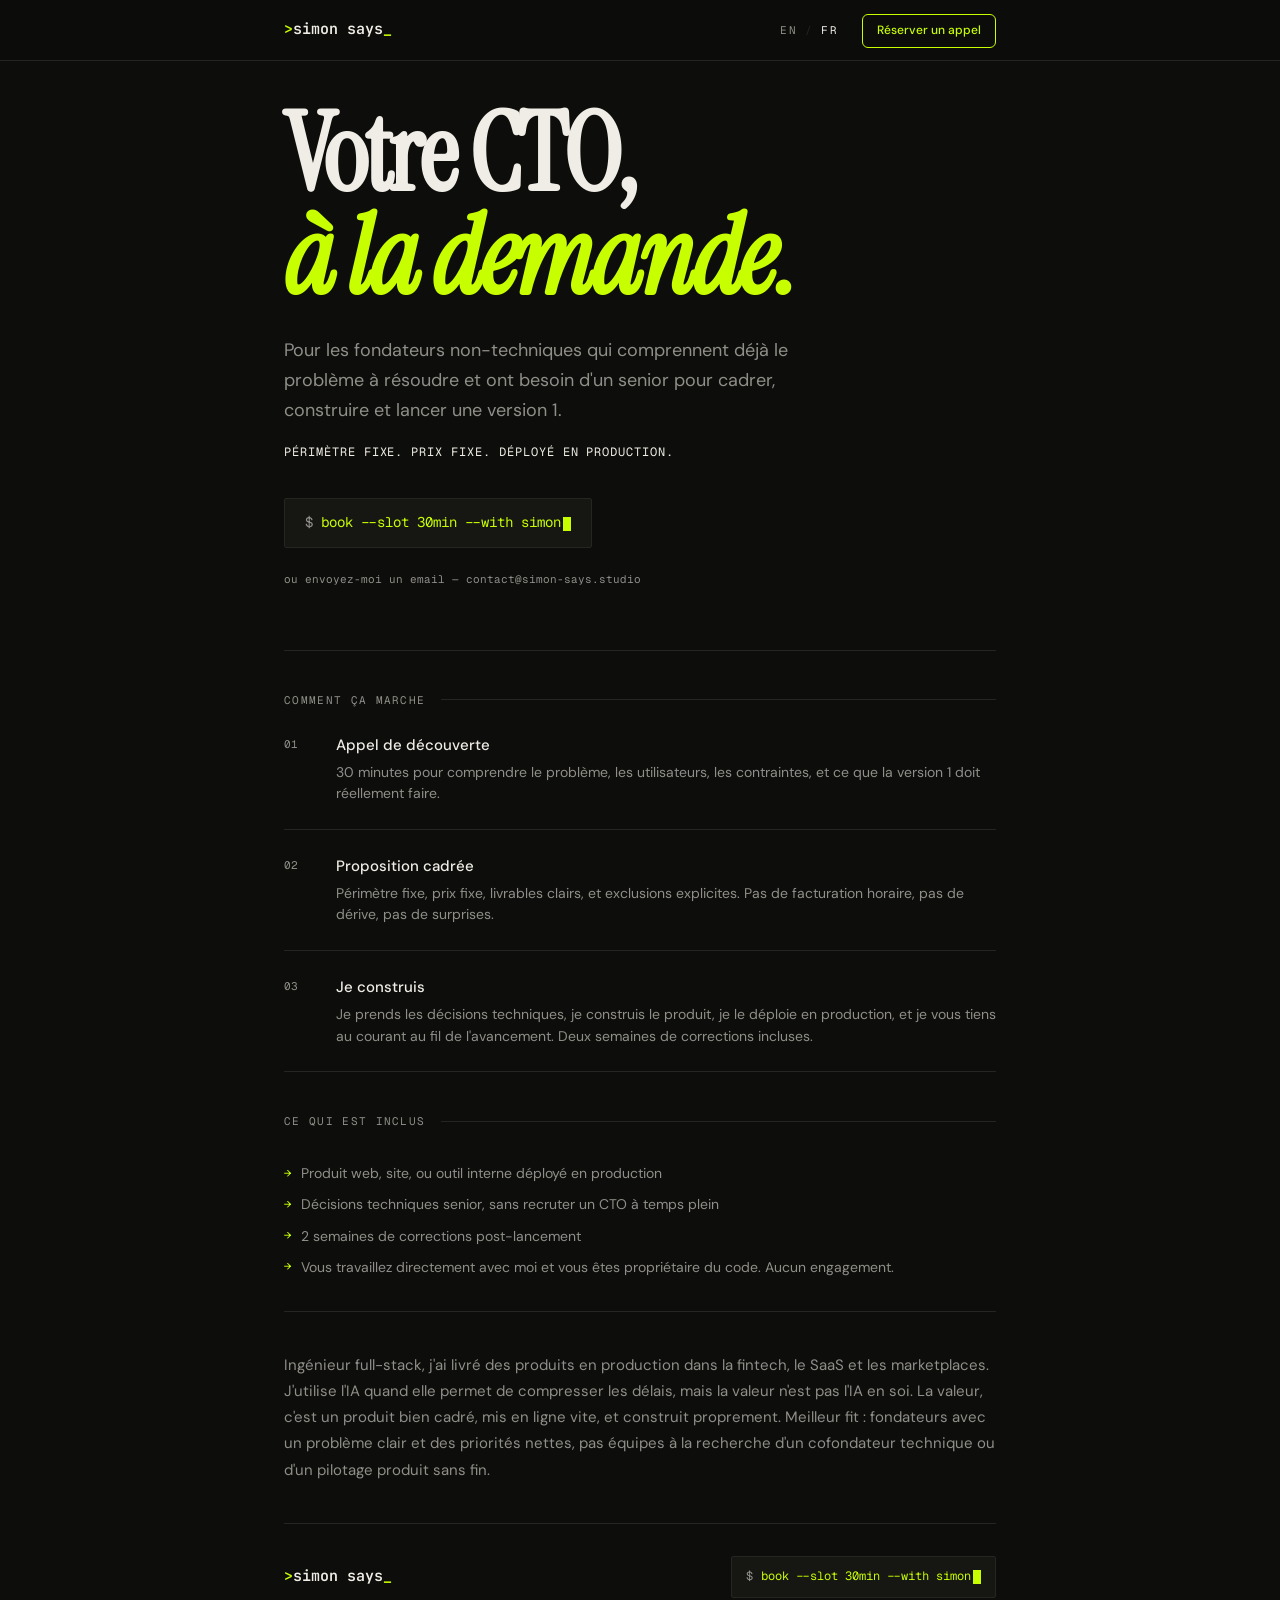
==== index.html @ 1c63af9c "CTA in header" ====
<!DOCTYPE html>
<html lang="fr">
<head>
  <meta charset="UTF-8">
  <meta name="viewport" content="width=device-width, initial-scale=1.0">
  <title>Simon — Builder CTO</title>
  <meta name="description" content="Votre CTO à la demande. Je prends les décisions techniques, je construis le produit, et je vous livre quelque chose qui fonctionne.">

  <!-- Open Graph -->
  <meta property="og:type"        content="website">
  <meta property="og:url"         content="https://simon-says.studio">
  <meta property="og:title"       content="Simon — Builder CTO">
  <meta property="og:description" content="Votre CTO à la demande. Je prends les décisions techniques, je construis le produit, et je vous livre quelque chose qui fonctionne.">

  <!-- Canonical + hreflang -->
  <link rel="canonical" href="https://simon-says.studio">
  <link rel="alternate" hreflang="en" href="https://simon-says.studio/en">
  <link rel="alternate" hreflang="fr" href="https://simon-says.studio">

  <!-- Favicon (inline SVG — no extra file) -->
  <link rel="icon" href="data:image/svg+xml,<svg xmlns='http://www.w3.org/2000/svg' viewBox='0 0 32 32'><rect width='32' height='32' fill='%230D0D0B'/><text x='50%25' y='50%25' dominant-baseline='central' text-anchor='middle' font-family='monospace' font-size='20' fill='%23D4FF58'>S</text></svg>">

  <link rel="preconnect" href="https://fonts.googleapis.com">
  <link rel="preconnect" href="https://fonts.gstatic.com" crossorigin>
  <link href="https://fonts.googleapis.com/css2?family=Instrument+Serif:ital@0;1&family=DM+Sans:ital,opsz,wght@0,9..40,300;0,9..40,400;0,9..40,500;1,9..40,300;1,9..40,400&family=Geist+Mono:wght@300;400;500&family=JetBrains+Mono:wght@600&display=swap" rel="stylesheet">

  <style>
    :root {
      --bg:        #0D0D0B;
      --surface:   #161613;
      --text:      #F0EDE6;
      --muted:     #908E88;
      --accent:    #c8ff00;
      --border:    #252521;

      --font-display: 'Instrument Serif', Georgia, serif;
      --font-body:    'DM Sans', system-ui, sans-serif;
      --font-mono:    'Geist Mono', monospace;

      --max-w:     760px;
      --space-xs:  8px;
      --space-sm:  12px;
      --space-md:  16px;
      --space-lg:  24px;
      --space-xl:  32px;
      --space-2xl: 48px;
      --space-3xl: 64px;
      --space-4xl: 80px;
    }

    * { box-sizing: border-box; margin: 0; padding: 0; }

    ::selection { background: var(--accent); color: var(--bg); }

    body {
      background: var(--bg);
      color: var(--text);
      font-family: var(--font-body);
      font-size: 16px;
      line-height: 1.65;
      -webkit-font-smoothing: antialiased;
      animation: fade-in 150ms ease-out;
    }

    @keyframes fade-in {
      from { opacity: 0; }
      to   { opacity: 1; }
    }

    /* ─── LAYOUT ─── */
    .container {
      max-width: var(--max-w);
      margin: 0 auto;
      padding: 0 24px;
    }

    /* ─── MASTHEAD ─── */
    .masthead-bar {
      position: fixed;
      top: 0;
      left: 0;
      right: 0;
      z-index: 100;
      background: rgba(13,13,11, 0.85);
      backdrop-filter: blur(12px);
      -webkit-backdrop-filter: blur(12px);
      border-bottom: 1px solid var(--border);
    }

    .masthead {
      max-width: var(--max-w);
      margin: 0 auto;
      padding: 14px 24px 12px;
      display: flex;
      justify-content: space-between;
      align-items: baseline;
    }

    .masthead-spacer {
      height: 47px;
    }

    .masthead-logo {
      font-family: 'JetBrains Mono', monospace;
      font-weight: 600;
      font-size: 15px;
      color: var(--text);
      white-space: nowrap;
      text-decoration: none;
    }

    .masthead-logo .accent {
      color: var(--accent);
    }

    .masthead-right {
      display: flex;
      align-items: baseline;
      gap: var(--space-lg);
    }

    .header-cta {
      font-family: var(--font-body);
      font-size: 12px;
      font-weight: 500;
      color: var(--accent);
      text-decoration: none;
      border: 1px solid var(--accent);
      padding: 6px 14px;
      border-radius: 6px;
      background: transparent;
      transition: background 150ms ease, color 150ms ease;
      white-space: nowrap;
    }

    .header-cta:hover {
      background: var(--accent);
      color: var(--bg);
    }

    .lang-switch {
      font-family: var(--font-mono);
      font-size: 11px;
      letter-spacing: 0.12em;
      text-transform: uppercase;
      display: flex;
      gap: 8px;
      align-items: baseline;
    }

    .lang-switch a {
      color: var(--muted);
      text-decoration: none;
      transition: color 150ms ease;
    }

    .lang-switch a:hover { color: var(--text); }
    .lang-switch .active { color: var(--text); }
    .lang-switch .sep { color: var(--border); }

    /* ─── HERO ─── */
    .hero {
      padding: 56px 0 48px;
      border-bottom: 1px solid var(--border);
    }

    h1 {
      font-family: var(--font-display);
      font-size: clamp(64px, 13vw, 108px);
      line-height: 0.95;
      letter-spacing: -0.03em;
      margin-bottom: 28px;
    }

    h1 em {
      font-style: italic;
      color: var(--accent);
      display: block;
    }

    .hero-sub {
      font-size: 18px;
      line-height: 1.65;
      color: var(--muted);
      margin-bottom: 18px;
      max-width: 520px;
    }

    .hero-meta {
      font-family: var(--font-mono);
      font-size: 12px;
      line-height: 1.6;
      letter-spacing: 0.08em;
      text-transform: uppercase;
      color: var(--text);
      margin-bottom: 36px;
    }

    /* ─── TERMINAL CTA ─── */
    .terminal-cta {
      display: inline-flex;
      align-items: center;
      gap: 0;
      font-family: var(--font-mono);
      font-size: 14px;
      color: var(--accent);
      text-decoration: none;
      border: 1px solid var(--border);
      padding: 12px 20px;
      border-radius: 2px;
      background: var(--surface);
      transition: border-color 150ms ease;
    }

    .terminal-cta:hover { border-color: var(--accent); box-shadow: 0 0 20px rgba(200,255,0, 0.08); }
    .terminal-cta:focus-visible { outline: 2px solid var(--accent); outline-offset: 3px; }

    .terminal-cta .prompt {
      color: var(--muted);
      margin-right: 8px;
    }

    .cmd {
      display: inline;
      white-space: nowrap;
    }

    .cursor {
      display: inline-block;
      width: 8px;
      height: 14px;
      background: var(--accent);
      margin-left: 2px;
      vertical-align: middle;
      animation: blink 1.1s step-end infinite;
    }

    @keyframes blink {
      0%, 100% { opacity: 1; }
      50%       { opacity: 0; }
    }

    .cta-fallback {
      display: inline-block;
      padding: 14px 0;
      margin-top: var(--space-xs);
      font-family: var(--font-mono);
      font-size: 11px;
      color: var(--muted);
      text-decoration: none;
    }

    .cta-fallback:hover,
    .cta-fallback:visited { color: var(--muted); }

    /* ─── SECTION LABEL ─── */
    .section-label {
      display: flex;
      align-items: center;
      gap: 16px;
      padding: 40px 0 0;
      font-family: var(--font-mono);
      font-size: 11px;
      color: var(--muted);
      text-transform: uppercase;
      letter-spacing: 0.12em;
    }

    .section-label::after {
      content: '';
      flex: 1;
      height: 1px;
      background: var(--border);
    }

    /* ─── STEPS ─── */
    .steps {
      border-bottom: 1px solid var(--border);
    }

    .step {
      display: flex;
      gap: var(--space-lg);
      padding: var(--space-lg) 0;
      border-bottom: 1px solid var(--border);
      align-items: flex-start;
    }

    .step:last-child { border-bottom: none; }

    .step-num {
      font-family: var(--font-mono);
      font-size: 11px;
      color: var(--muted);
      min-width: 28px;
      padding-top: 2px;
      flex-shrink: 0;
    }

    .step h3 {
      font-family: var(--font-body);
      font-size: 15px;
      font-weight: 500;
      color: var(--text);
      margin-bottom: 4px;
    }

    .step p {
      font-size: 14px;
      color: var(--muted);
      line-height: 1.55;
    }

    /* ─── INCLUDES ─── */
    .includes {
      padding: 32px 0;
      border-bottom: 1px solid var(--border);
    }

    .includes-list {
      list-style: none;
      display: flex;
      flex-direction: column;
      gap: var(--space-xs);
    }

    .includes-list li {
      font-size: 14px;
      color: var(--muted);
      display: flex;
      align-items: center;
      gap: 10px;
    }

    .includes-list li::before {
      content: '→';
      font-family: var(--font-mono);
      font-size: 12px;
      color: var(--accent);
      flex-shrink: 0;
    }

    /* ─── ABOUT ─── */
    .about {
      padding: 40px 0;
      border-bottom: 1px solid var(--border);
    }

    .about p {
      font-size: 15px;
      line-height: 1.75;
      color: var(--muted);
    }

    /* ─── FOOTER ─── */
    footer {
      padding: 32px 0;
      display: flex;
      justify-content: space-between;
      align-items: center;
      flex-wrap: wrap;
      gap: var(--space-md);
    }

    .footer-name {
      font-family: var(--font-mono);
      font-size: 12px;
      color: var(--muted);
    }

    .footer-cta {
      font-size: 12px;
      padding: 10px 14px;
    }

    /* ─── MOBILE ─── */
    @media (max-width: 480px) {
      footer {
        flex-direction: column;
        align-items: flex-start;
      }
    }


    /* ─── ACCESSIBILITY ─── */
    @media (prefers-reduced-motion: reduce) {
      body { animation: none; }
      .cursor { animation: none; opacity: 1; }
    }
  </style>
</head>
<body>
  <div class="masthead-bar">
    <div class="masthead">
      <span class="masthead-logo"><span class="accent">&gt;</span>simon says<span class="accent">_</span></span>
      <div class="masthead-right">
        <nav class="lang-switch" aria-label="Langue">
          <a href="/en">EN</a>
          <span class="sep">/</span>
          <span class="active" aria-current="page">FR</span>
        </nav>
        <a href="https://calendly.com/contact-simon-says/30min" class="header-cta" target="_blank" rel="noopener">Réserver un appel</a>
      </div>
    </div>
  </div>

  <div class="container">

    <div class="masthead-spacer"></div>

    <div class="hero">
      <h1>Votre CTO,<em>à la demande.</em></h1>

      <p class="hero-sub">
        Pour les fondateurs non-techniques qui comprennent déjà le problème à résoudre et ont besoin d'un senior pour cadrer, construire et lancer une version 1.
      </p>
      <p class="hero-meta">Périmètre fixe. Prix fixe. Déployé en production.</p>

      <a href="https://calendly.com/contact-simon-says/30min" class="terminal-cta" target="_blank" rel="noopener" aria-label="Réserver un appel de 30 minutes avec Simon">
        <span class="prompt">$</span>
        <span class="cmd">book --slot 30min --with simon<span class="cursor" aria-hidden="true"></span></span>
      </a>
      <br>
      <a href="mailto:contact@simon-says.studio" class="cta-fallback">ou envoyez-moi un email — contact@simon-says.studio</a>
    </div>

    <span class="section-label">Comment ça marche</span>

    <div class="steps">
      <div class="step">
        <span class="step-num" aria-hidden="true">01</span>
        <div>
          <h3>Appel de découverte</h3>
          <p>30 minutes pour comprendre le problème, les utilisateurs, les contraintes, et ce que la version 1 doit réellement faire.</p>
        </div>
      </div>
      <div class="step">
        <span class="step-num" aria-hidden="true">02</span>
        <div>
          <h3>Proposition cadrée</h3>
          <p>Périmètre fixe, prix fixe, livrables clairs, et exclusions explicites. Pas de facturation horaire, pas de dérive, pas de surprises.</p>
        </div>
      </div>
      <div class="step">
        <span class="step-num" aria-hidden="true">03</span>
        <div>
          <h3>Je construis</h3>
          <p>Je prends les décisions techniques, je construis le produit, je le déploie en production, et je vous tiens au courant au fil de l'avancement. Deux semaines de corrections incluses.</p>
        </div>
      </div>
    </div>

    <span class="section-label">Ce qui est inclus</span>

    <div class="includes">
      <ul class="includes-list">
        <li>Produit web, site, ou outil interne déployé en production</li>
        <li>Décisions techniques senior, sans recruter un CTO à temps plein</li>
        <li>2 semaines de corrections post-lancement</li>
        <li>Vous travaillez directement avec moi et vous êtes propriétaire du code. Aucun engagement.</li>
      </ul>
    </div>

    <div class="about">
      <p>
        Ingénieur full-stack, j'ai livré des produits en production dans la fintech, le SaaS et les marketplaces. J'utilise l'IA quand elle permet de compresser les délais, mais la valeur n'est pas l'IA en soi. La valeur, c'est un produit bien cadré, mis en ligne vite, et construit proprement. Meilleur fit : fondateurs avec un problème clair et des priorités nettes, pas équipes à la recherche d'un cofondateur technique ou d'un pilotage produit sans fin.
      </p>
    </div>

    <footer>
      <span class="masthead-logo"><span class="accent">&gt;</span>simon says<span class="accent">_</span></span>
      <a href="https://calendly.com/contact-simon-says/30min" class="terminal-cta footer-cta" target="_blank" rel="noopener" aria-label="Réserver un appel de 30 minutes avec Simon">
        <span class="prompt">$</span>
        <span class="cmd">book --slot 30min --with simon<span class="cursor" aria-hidden="true"></span></span>
      </a>
    </footer>

  </div>
</body>
</html>
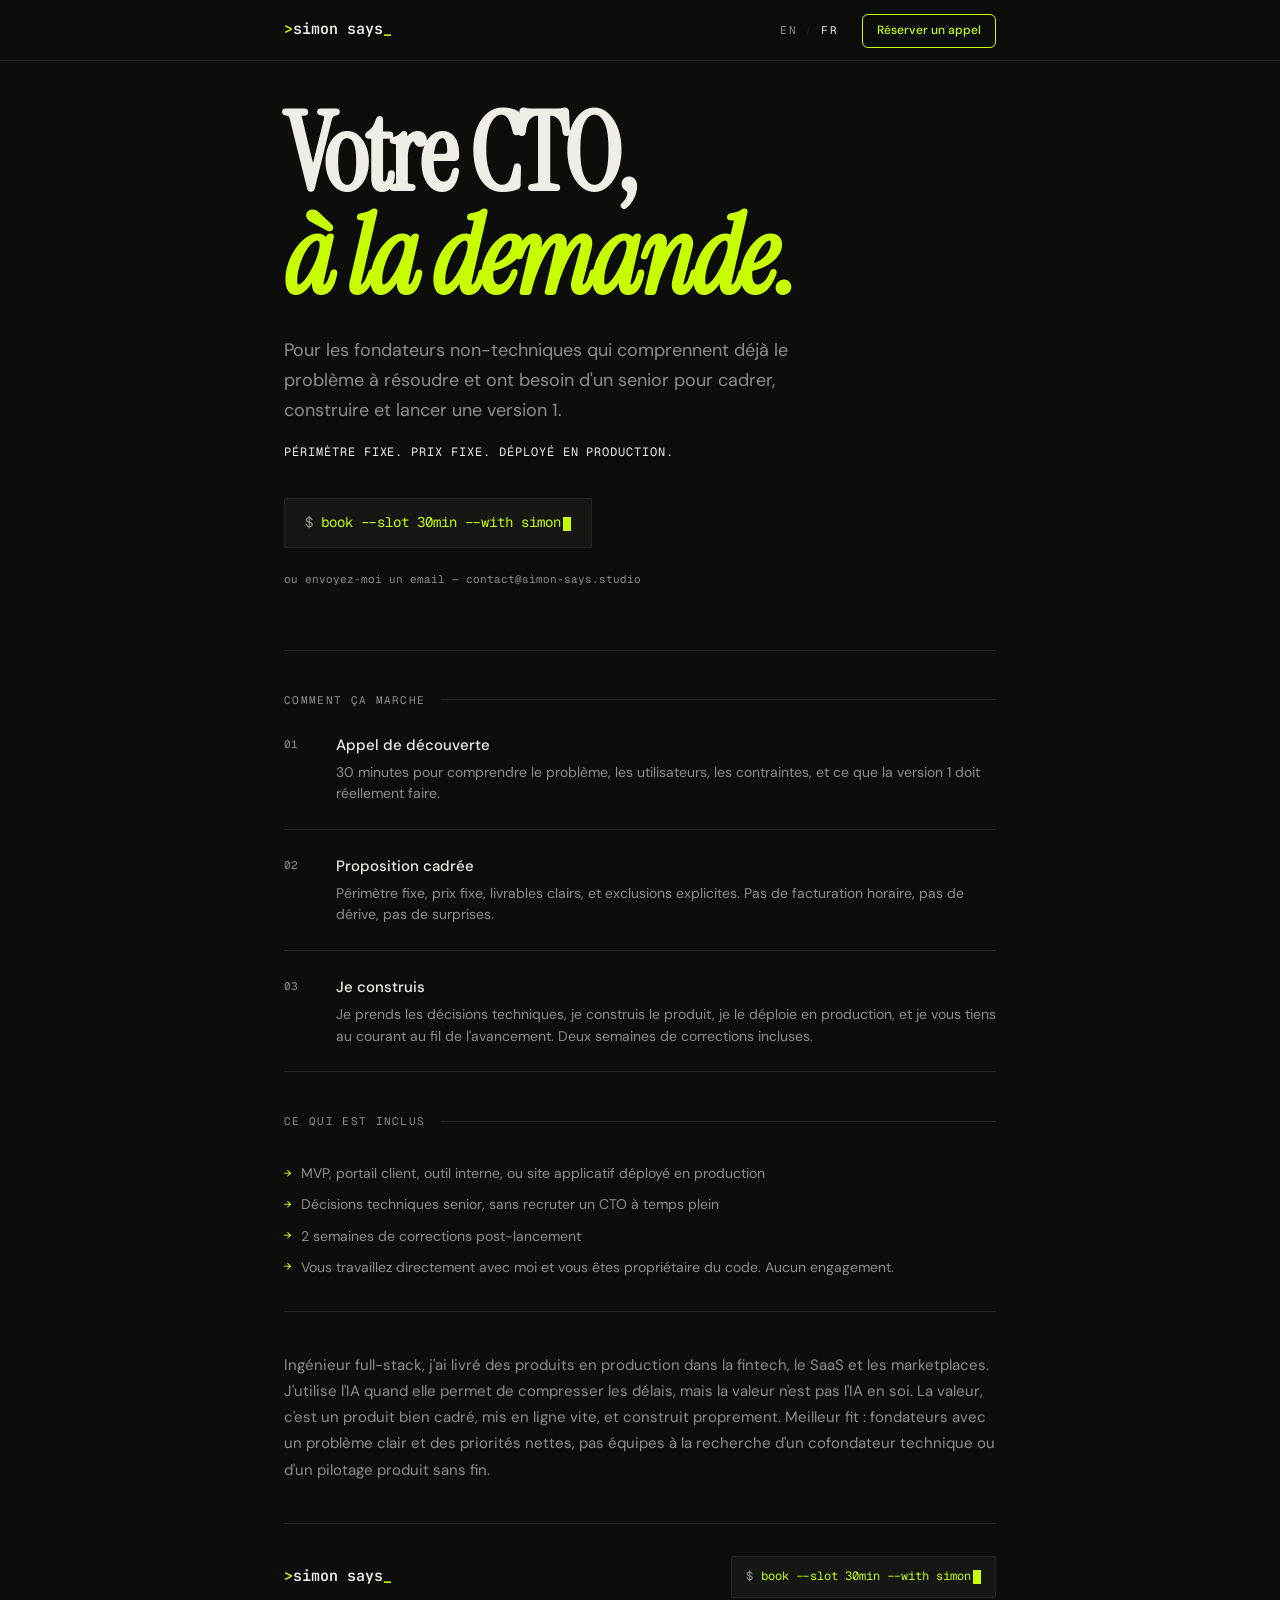
==== commit 5954eb35: "improve text" ====
--- a/index.html
+++ b/index.html
@@ -22,7 +22,7 @@
 
   <link rel="preconnect" href="https://fonts.googleapis.com">
   <link rel="preconnect" href="https://fonts.gstatic.com" crossorigin>
-  <link href="https://fonts.googleapis.com/css2?family=Instrument+Serif:ital@0;1&family=DM+Sans:ital,opsz,wght@0,9..40,300;0,9..40,400;0,9..40,500;1,9..40,300;1,9..40,400&family=Geist+Mono:wght@300;400;500&family=JetBrains+Mono:wght@600&display=swap" rel="stylesheet">
+  <link href="https://fonts.googleapis.com/css2?family=Instrument+Serif:ital@0;1&amp;family=DM+Sans:ital,opsz,wght@0,9..40,300;0,9..40,400;0,9..40,500;1,9..40,300;1,9..40,400&amp;family=Geist+Mono:wght@300;400;500&amp;family=JetBrains+Mono:wght@600&amp;display=swap" rel="stylesheet">
 
   <style>
     :root {
@@ -454,7 +454,7 @@
 
     <div class="includes">
       <ul class="includes-list">
-        <li>Produit web, site, ou outil interne déployé en production</li>
+        <li>MVP, portail client, outil interne, ou site applicatif déployé en production</li>
         <li>Décisions techniques senior, sans recruter un CTO à temps plein</li>
         <li>2 semaines de corrections post-lancement</li>
         <li>Vous travaillez directement avec moi et vous êtes propriétaire du code. Aucun engagement.</li>
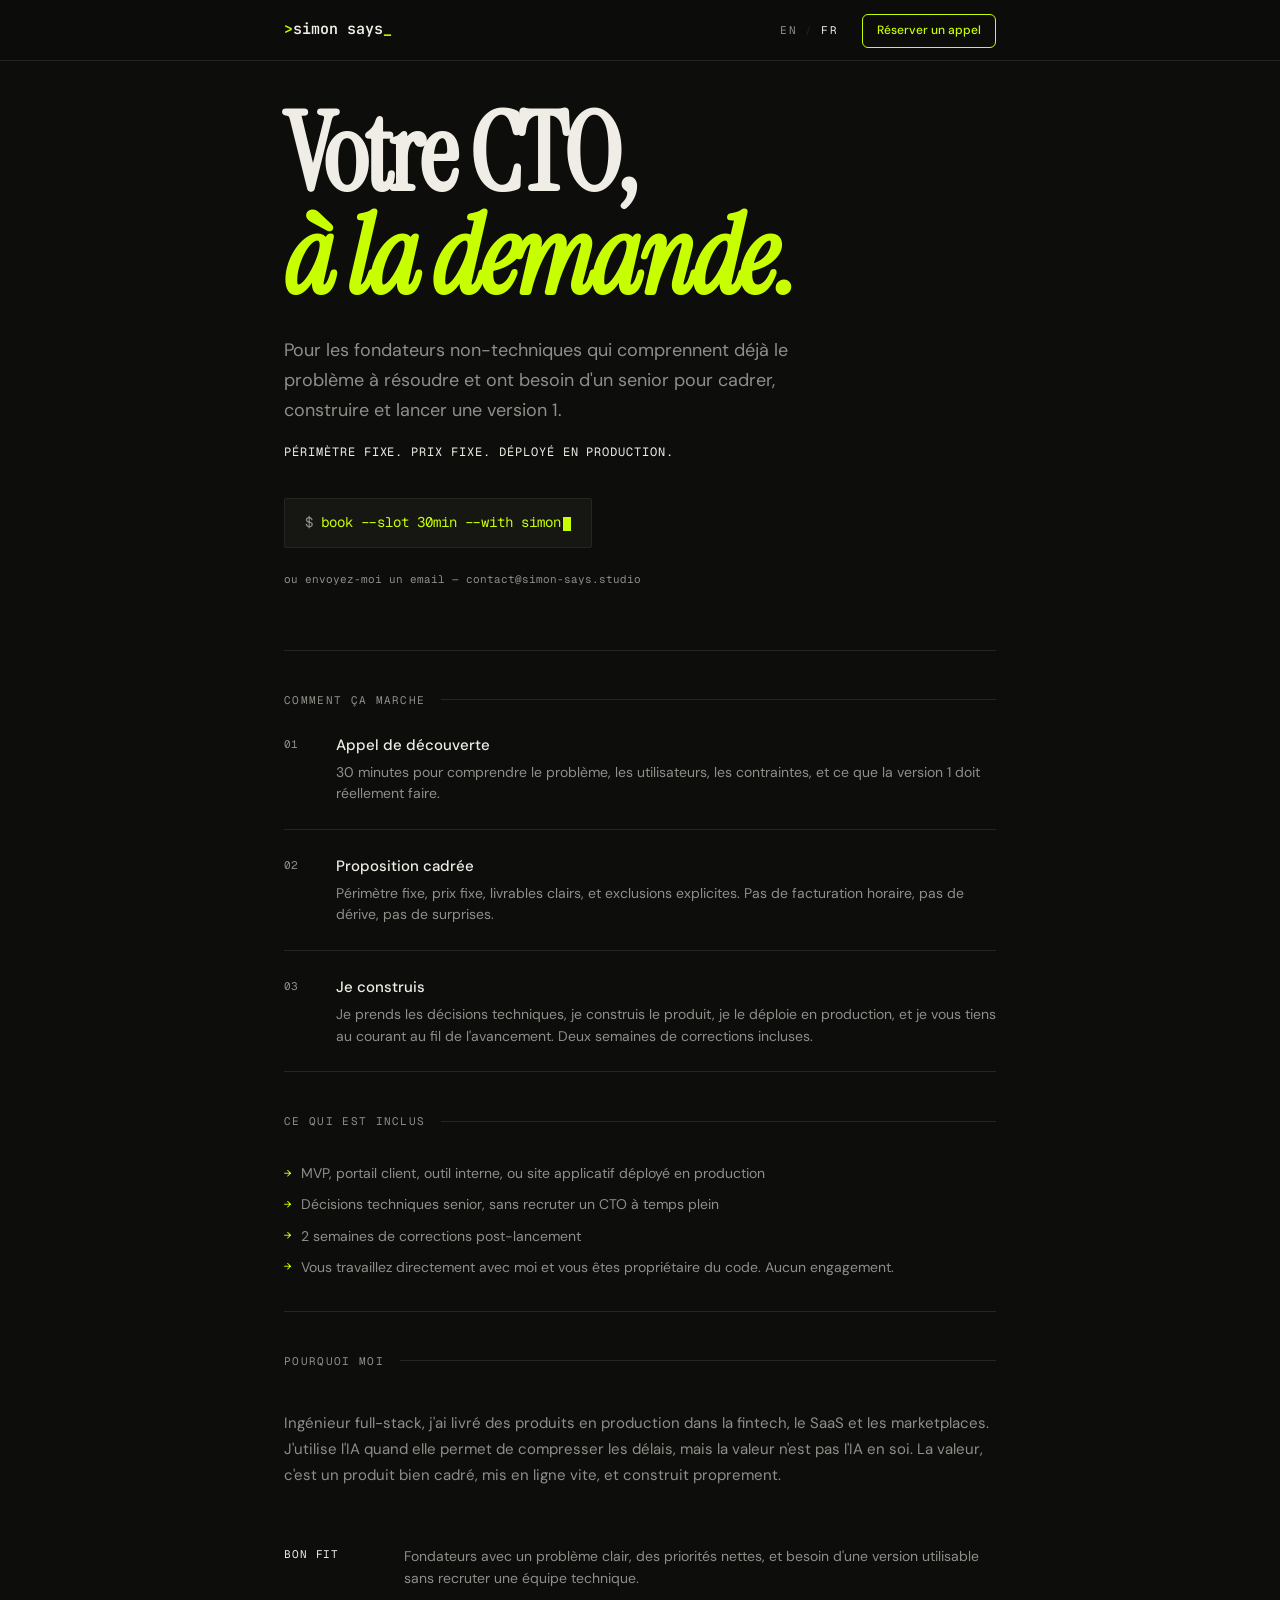
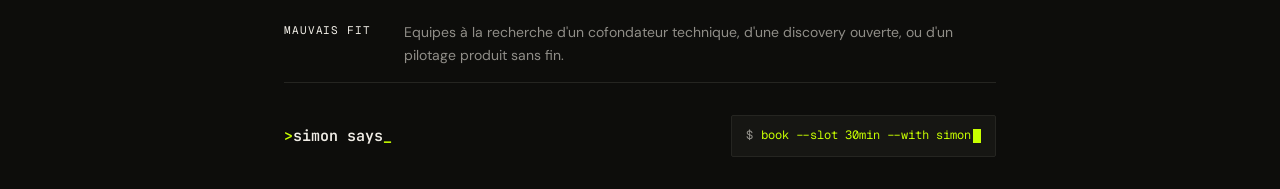
==== commit 503156b3: "better text and structure" ====
--- a/index.html
+++ b/index.html
@@ -18,7 +18,7 @@
   <link rel="alternate" hreflang="fr" href="https://simon-says.studio">
 
   <!-- Favicon (inline SVG — no extra file) -->
-  <link rel="icon" href="data:image/svg+xml,<svg xmlns='http://www.w3.org/2000/svg' viewBox='0 0 32 32'><rect width='32' height='32' fill='%230D0D0B'/><text x='50%25' y='50%25' dominant-baseline='central' text-anchor='middle' font-family='monospace' font-size='20' fill='%23D4FF58'>S</text></svg>">
+  <link rel="icon" href="data:image/svg+xml,<svg xmlns='http://www.w3.org/2000/svg' viewBox='0 0 32 32'><rect width='32' height='32' fill='%230D0D0B'/><text x='50%25' y='50%25' dominant-baseline='central' text-anchor='middle' font-family='monospace' font-size='20' font-weight='600' fill='%23c8ff00'>&gt;_</text></svg>">
 
   <link rel="preconnect" href="https://fonts.googleapis.com">
   <link rel="preconnect" href="https://fonts.gstatic.com" crossorigin>
@@ -343,12 +343,38 @@
     /* ─── ABOUT ─── */
     .about {
       padding: 40px 0;
-      border-bottom: 1px solid var(--border);
     }
 
     .about p {
       font-size: 15px;
       line-height: 1.75;
+      color: var(--muted);
+    }
+
+    .fit {
+      border-bottom: 1px solid var(--border);
+    }
+
+    .fit-row {
+      display: grid;
+      grid-template-columns: 96px 1fr;
+      gap: var(--space-lg);
+      padding: var(--space-md) 0;
+    }
+
+    .fit-label {
+      font-family: var(--font-mono);
+      font-size: 11px;
+      line-height: 1.6;
+      letter-spacing: 0.08em;
+      text-transform: uppercase;
+      color: var(--text);
+      padding-top: 1px;
+    }
+
+    .fit p {
+      font-size: 14px;
+      line-height: 1.6;
       color: var(--muted);
     }
 
@@ -378,6 +404,11 @@
       footer {
         flex-direction: column;
         align-items: flex-start;
+      }
+
+      .fit-row {
+        grid-template-columns: 1fr;
+        gap: var(--space-xs);
       }
     }
 
@@ -461,10 +492,23 @@
       </ul>
     </div>
 
+    <span class="section-label">Pourquoi moi</span>
+
     <div class="about">
       <p>
-        Ingénieur full-stack, j'ai livré des produits en production dans la fintech, le SaaS et les marketplaces. J'utilise l'IA quand elle permet de compresser les délais, mais la valeur n'est pas l'IA en soi. La valeur, c'est un produit bien cadré, mis en ligne vite, et construit proprement. Meilleur fit : fondateurs avec un problème clair et des priorités nettes, pas équipes à la recherche d'un cofondateur technique ou d'un pilotage produit sans fin.
+        Ingénieur full-stack, j'ai livré des produits en production dans la fintech, le SaaS et les marketplaces. J'utilise l'IA quand elle permet de compresser les délais, mais la valeur n'est pas l'IA en soi. La valeur, c'est un produit bien cadré, mis en ligne vite, et construit proprement.
       </p>
+    </div>
+
+    <div class="fit">
+      <div class="fit-row">
+        <span class="fit-label">Bon fit</span>
+        <p>Fondateurs avec un problème clair, des priorités nettes, et besoin d'une version utilisable sans recruter une équipe technique.</p>
+      </div>
+      <div class="fit-row">
+        <span class="fit-label">Mauvais fit</span>
+        <p>Equipes à la recherche d'un cofondateur technique, d'une discovery ouverte, ou d'un pilotage produit sans fin.</p>
+      </div>
     </div>
 
     <footer>
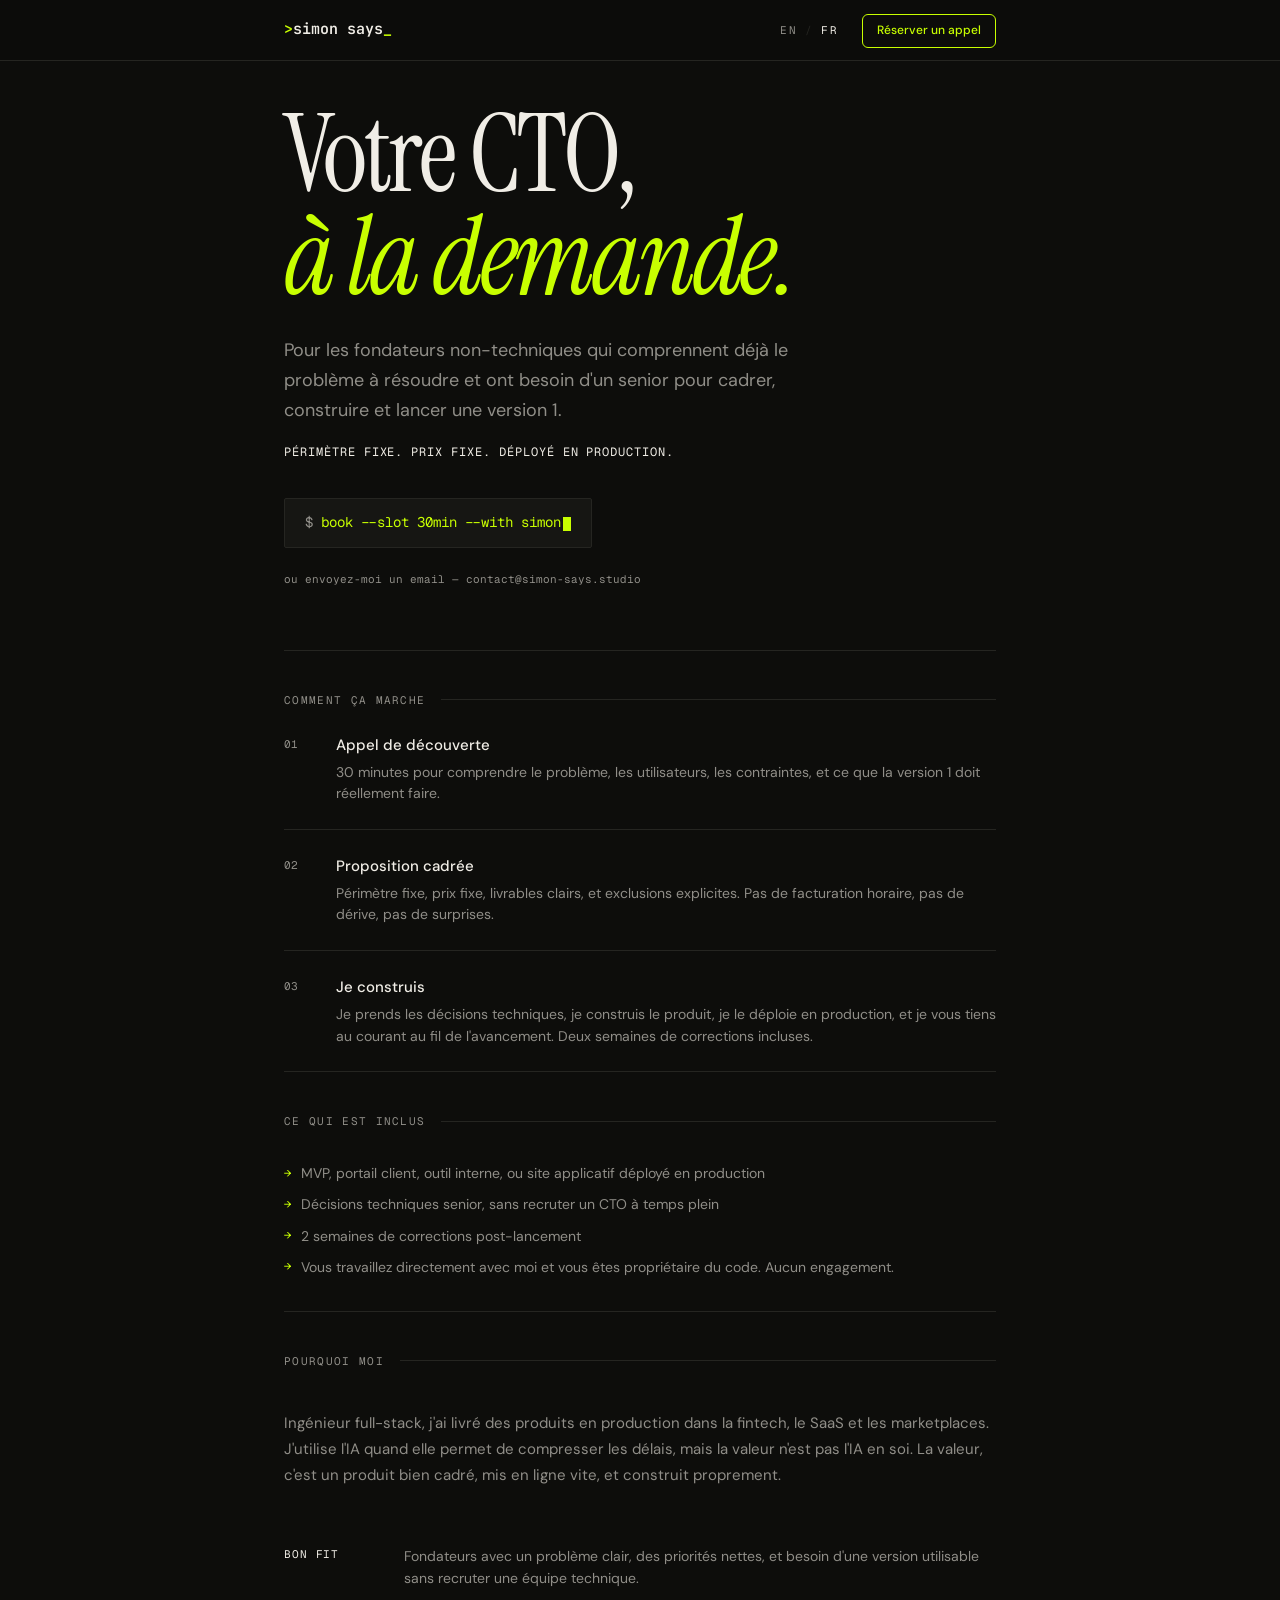
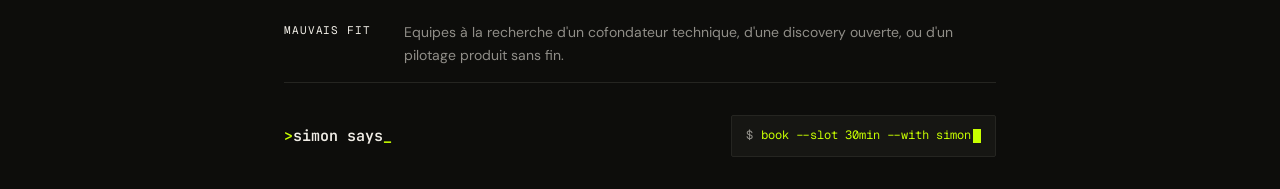
==== commit 337bb8d0: "clean code" ====
--- a/index.html
+++ b/index.html
@@ -24,401 +24,7 @@
   <link rel="preconnect" href="https://fonts.gstatic.com" crossorigin>
   <link href="https://fonts.googleapis.com/css2?family=Instrument+Serif:ital@0;1&amp;family=DM+Sans:ital,opsz,wght@0,9..40,300;0,9..40,400;0,9..40,500;1,9..40,300;1,9..40,400&amp;family=Geist+Mono:wght@300;400;500&amp;family=JetBrains+Mono:wght@600&amp;display=swap" rel="stylesheet">
 
-  <style>
-    :root {
-      --bg:        #0D0D0B;
-      --surface:   #161613;
-      --text:      #F0EDE6;
-      --muted:     #908E88;
-      --accent:    #c8ff00;
-      --border:    #252521;
-
-      --font-display: 'Instrument Serif', Georgia, serif;
-      --font-body:    'DM Sans', system-ui, sans-serif;
-      --font-mono:    'Geist Mono', monospace;
-
-      --max-w:     760px;
-      --space-xs:  8px;
-      --space-sm:  12px;
-      --space-md:  16px;
-      --space-lg:  24px;
-      --space-xl:  32px;
-      --space-2xl: 48px;
-      --space-3xl: 64px;
-      --space-4xl: 80px;
-    }
-
-    * { box-sizing: border-box; margin: 0; padding: 0; }
-
-    ::selection { background: var(--accent); color: var(--bg); }
-
-    body {
-      background: var(--bg);
-      color: var(--text);
-      font-family: var(--font-body);
-      font-size: 16px;
-      line-height: 1.65;
-      -webkit-font-smoothing: antialiased;
-      animation: fade-in 150ms ease-out;
-    }
-
-    @keyframes fade-in {
-      from { opacity: 0; }
-      to   { opacity: 1; }
-    }
-
-    /* ─── LAYOUT ─── */
-    .container {
-      max-width: var(--max-w);
-      margin: 0 auto;
-      padding: 0 24px;
-    }
-
-    /* ─── MASTHEAD ─── */
-    .masthead-bar {
-      position: fixed;
-      top: 0;
-      left: 0;
-      right: 0;
-      z-index: 100;
-      background: rgba(13,13,11, 0.85);
-      backdrop-filter: blur(12px);
-      -webkit-backdrop-filter: blur(12px);
-      border-bottom: 1px solid var(--border);
-    }
-
-    .masthead {
-      max-width: var(--max-w);
-      margin: 0 auto;
-      padding: 14px 24px 12px;
-      display: flex;
-      justify-content: space-between;
-      align-items: baseline;
-    }
-
-    .masthead-spacer {
-      height: 47px;
-    }
-
-    .masthead-logo {
-      font-family: 'JetBrains Mono', monospace;
-      font-weight: 600;
-      font-size: 15px;
-      color: var(--text);
-      white-space: nowrap;
-      text-decoration: none;
-    }
-
-    .masthead-logo .accent {
-      color: var(--accent);
-    }
-
-    .masthead-right {
-      display: flex;
-      align-items: baseline;
-      gap: var(--space-lg);
-    }
-
-    .header-cta {
-      font-family: var(--font-body);
-      font-size: 12px;
-      font-weight: 500;
-      color: var(--accent);
-      text-decoration: none;
-      border: 1px solid var(--accent);
-      padding: 6px 14px;
-      border-radius: 6px;
-      background: transparent;
-      transition: background 150ms ease, color 150ms ease;
-      white-space: nowrap;
-    }
-
-    .header-cta:hover {
-      background: var(--accent);
-      color: var(--bg);
-    }
-
-    .lang-switch {
-      font-family: var(--font-mono);
-      font-size: 11px;
-      letter-spacing: 0.12em;
-      text-transform: uppercase;
-      display: flex;
-      gap: 8px;
-      align-items: baseline;
-    }
-
-    .lang-switch a {
-      color: var(--muted);
-      text-decoration: none;
-      transition: color 150ms ease;
-    }
-
-    .lang-switch a:hover { color: var(--text); }
-    .lang-switch .active { color: var(--text); }
-    .lang-switch .sep { color: var(--border); }
-
-    /* ─── HERO ─── */
-    .hero {
-      padding: 56px 0 48px;
-      border-bottom: 1px solid var(--border);
-    }
-
-    h1 {
-      font-family: var(--font-display);
-      font-size: clamp(64px, 13vw, 108px);
-      line-height: 0.95;
-      letter-spacing: -0.03em;
-      margin-bottom: 28px;
-    }
-
-    h1 em {
-      font-style: italic;
-      color: var(--accent);
-      display: block;
-    }
-
-    .hero-sub {
-      font-size: 18px;
-      line-height: 1.65;
-      color: var(--muted);
-      margin-bottom: 18px;
-      max-width: 520px;
-    }
-
-    .hero-meta {
-      font-family: var(--font-mono);
-      font-size: 12px;
-      line-height: 1.6;
-      letter-spacing: 0.08em;
-      text-transform: uppercase;
-      color: var(--text);
-      margin-bottom: 36px;
-    }
-
-    /* ─── TERMINAL CTA ─── */
-    .terminal-cta {
-      display: inline-flex;
-      align-items: center;
-      gap: 0;
-      font-family: var(--font-mono);
-      font-size: 14px;
-      color: var(--accent);
-      text-decoration: none;
-      border: 1px solid var(--border);
-      padding: 12px 20px;
-      border-radius: 2px;
-      background: var(--surface);
-      transition: border-color 150ms ease;
-    }
-
-    .terminal-cta:hover { border-color: var(--accent); box-shadow: 0 0 20px rgba(200,255,0, 0.08); }
-    .terminal-cta:focus-visible { outline: 2px solid var(--accent); outline-offset: 3px; }
-
-    .terminal-cta .prompt {
-      color: var(--muted);
-      margin-right: 8px;
-    }
-
-    .cmd {
-      display: inline;
-      white-space: nowrap;
-    }
-
-    .cursor {
-      display: inline-block;
-      width: 8px;
-      height: 14px;
-      background: var(--accent);
-      margin-left: 2px;
-      vertical-align: middle;
-      animation: blink 1.1s step-end infinite;
-    }
-
-    @keyframes blink {
-      0%, 100% { opacity: 1; }
-      50%       { opacity: 0; }
-    }
-
-    .cta-fallback {
-      display: inline-block;
-      padding: 14px 0;
-      margin-top: var(--space-xs);
-      font-family: var(--font-mono);
-      font-size: 11px;
-      color: var(--muted);
-      text-decoration: none;
-    }
-
-    .cta-fallback:hover,
-    .cta-fallback:visited { color: var(--muted); }
-
-    /* ─── SECTION LABEL ─── */
-    .section-label {
-      display: flex;
-      align-items: center;
-      gap: 16px;
-      padding: 40px 0 0;
-      font-family: var(--font-mono);
-      font-size: 11px;
-      color: var(--muted);
-      text-transform: uppercase;
-      letter-spacing: 0.12em;
-    }
-
-    .section-label::after {
-      content: '';
-      flex: 1;
-      height: 1px;
-      background: var(--border);
-    }
-
-    /* ─── STEPS ─── */
-    .steps {
-      border-bottom: 1px solid var(--border);
-    }
-
-    .step {
-      display: flex;
-      gap: var(--space-lg);
-      padding: var(--space-lg) 0;
-      border-bottom: 1px solid var(--border);
-      align-items: flex-start;
-    }
-
-    .step:last-child { border-bottom: none; }
-
-    .step-num {
-      font-family: var(--font-mono);
-      font-size: 11px;
-      color: var(--muted);
-      min-width: 28px;
-      padding-top: 2px;
-      flex-shrink: 0;
-    }
-
-    .step h3 {
-      font-family: var(--font-body);
-      font-size: 15px;
-      font-weight: 500;
-      color: var(--text);
-      margin-bottom: 4px;
-    }
-
-    .step p {
-      font-size: 14px;
-      color: var(--muted);
-      line-height: 1.55;
-    }
-
-    /* ─── INCLUDES ─── */
-    .includes {
-      padding: 32px 0;
-      border-bottom: 1px solid var(--border);
-    }
-
-    .includes-list {
-      list-style: none;
-      display: flex;
-      flex-direction: column;
-      gap: var(--space-xs);
-    }
-
-    .includes-list li {
-      font-size: 14px;
-      color: var(--muted);
-      display: flex;
-      align-items: center;
-      gap: 10px;
-    }
-
-    .includes-list li::before {
-      content: '→';
-      font-family: var(--font-mono);
-      font-size: 12px;
-      color: var(--accent);
-      flex-shrink: 0;
-    }
-
-    /* ─── ABOUT ─── */
-    .about {
-      padding: 40px 0;
-    }
-
-    .about p {
-      font-size: 15px;
-      line-height: 1.75;
-      color: var(--muted);
-    }
-
-    .fit {
-      border-bottom: 1px solid var(--border);
-    }
-
-    .fit-row {
-      display: grid;
-      grid-template-columns: 96px 1fr;
-      gap: var(--space-lg);
-      padding: var(--space-md) 0;
-    }
-
-    .fit-label {
-      font-family: var(--font-mono);
-      font-size: 11px;
-      line-height: 1.6;
-      letter-spacing: 0.08em;
-      text-transform: uppercase;
-      color: var(--text);
-      padding-top: 1px;
-    }
-
-    .fit p {
-      font-size: 14px;
-      line-height: 1.6;
-      color: var(--muted);
-    }
-
-    /* ─── FOOTER ─── */
-    footer {
-      padding: 32px 0;
-      display: flex;
-      justify-content: space-between;
-      align-items: center;
-      flex-wrap: wrap;
-      gap: var(--space-md);
-    }
-
-    .footer-name {
-      font-family: var(--font-mono);
-      font-size: 12px;
-      color: var(--muted);
-    }
-
-    .footer-cta {
-      font-size: 12px;
-      padding: 10px 14px;
-    }
-
-    /* ─── MOBILE ─── */
-    @media (max-width: 480px) {
-      footer {
-        flex-direction: column;
-        align-items: flex-start;
-      }
-
-      .fit-row {
-        grid-template-columns: 1fr;
-        gap: var(--space-xs);
-      }
-    }
-
-
-    /* ─── ACCESSIBILITY ─── */
-    @media (prefers-reduced-motion: reduce) {
-      body { animation: none; }
-      .cursor { animation: none; opacity: 1; }
-    }
-  </style>
+  <link rel="stylesheet" href="styles.css">
 </head>
 <body>
   <div class="masthead-bar">
@@ -435,12 +41,10 @@
     </div>
   </div>
 
-  <div class="container">
-
-    <div class="masthead-spacer"></div>
+  <main class="container">
 
     <div class="hero">
-      <h1>Votre CTO,<em>à la demande.</em></h1>
+      <h1 class="hero-title">Votre CTO,<em>à la demande.</em></h1>
 
       <p class="hero-sub">
         Pour les fondateurs non-techniques qui comprennent déjà le problème à résoudre et ont besoin d'un senior pour cadrer, construire et lancer une version 1.
@@ -455,7 +59,7 @@
       <a href="mailto:contact@simon-says.studio" class="cta-fallback">ou envoyez-moi un email — contact@simon-says.studio</a>
     </div>
 
-    <span class="section-label">Comment ça marche</span>
+    <h2 class="section-label">Comment ça marche</h2>
 
     <div class="steps">
       <div class="step">
@@ -481,7 +85,7 @@
       </div>
     </div>
 
-    <span class="section-label">Ce qui est inclus</span>
+    <h2 class="section-label">Ce qui est inclus</h2>
 
     <div class="includes">
       <ul class="includes-list">
@@ -492,7 +96,7 @@
       </ul>
     </div>
 
-    <span class="section-label">Pourquoi moi</span>
+    <h2 class="section-label">Pourquoi moi</h2>
 
     <div class="about">
       <p>
@@ -500,25 +104,24 @@
       </p>
     </div>
 
-    <div class="fit">
+    <dl class="fit">
       <div class="fit-row">
-        <span class="fit-label">Bon fit</span>
-        <p>Fondateurs avec un problème clair, des priorités nettes, et besoin d'une version utilisable sans recruter une équipe technique.</p>
+        <dt class="fit-label">Bon fit</dt>
+        <dd>Fondateurs avec un problème clair, des priorités nettes, et besoin d'une version utilisable sans recruter une équipe technique.</dd>
       </div>
       <div class="fit-row">
-        <span class="fit-label">Mauvais fit</span>
-        <p>Equipes à la recherche d'un cofondateur technique, d'une discovery ouverte, ou d'un pilotage produit sans fin.</p>
+        <dt class="fit-label">Mauvais fit</dt>
+        <dd>Equipes à la recherche d'un cofondateur technique, d'une discovery ouverte, ou d'un pilotage produit sans fin.</dd>
       </div>
-    </div>
+    </dl>
 
-    <footer>
+    <footer class="site-footer">
       <span class="masthead-logo"><span class="accent">&gt;</span>simon says<span class="accent">_</span></span>
       <a href="https://calendly.com/contact-simon-says/30min" class="terminal-cta footer-cta" target="_blank" rel="noopener" aria-label="Réserver un appel de 30 minutes avec Simon">
         <span class="prompt">$</span>
         <span class="cmd">book --slot 30min --with simon<span class="cursor" aria-hidden="true"></span></span>
       </a>
     </footer>
-
-  </div>
+  </main>
 </body>
 </html>
--- a/styles.css
+++ b/styles.css
@@ -0,0 +1,391 @@
+:root {
+  --bg: #0D0D0B;
+  --surface: #161613;
+  --text: #F0EDE6;
+  --muted: #908E88;
+  --accent: #c8ff00;
+  --border: #252521;
+
+  --font-display: 'Instrument Serif', Georgia, serif;
+  --font-body: 'DM Sans', system-ui, sans-serif;
+  --font-mono: 'Geist Mono', monospace;
+  --font-logo: 'JetBrains Mono', monospace;
+
+  --max-w: 760px;
+  --masthead-h: 47px;
+  --space-xs: 8px;
+  --space-md: 16px;
+  --space-lg: 24px;
+}
+
+* {
+  box-sizing: border-box;
+  margin: 0;
+  padding: 0;
+}
+
+::selection {
+  background: var(--accent);
+  color: var(--bg);
+}
+
+body {
+  background: var(--bg);
+  color: var(--text);
+  font-family: var(--font-body);
+  font-size: 16px;
+  line-height: 1.65;
+  -webkit-font-smoothing: antialiased;
+  animation: fade-in 150ms ease-out;
+}
+
+@keyframes fade-in {
+  from { opacity: 0; }
+  to { opacity: 1; }
+}
+
+.container {
+  max-width: var(--max-w);
+  margin: 0 auto;
+  padding: var(--masthead-h) 24px 0;
+}
+
+.masthead-bar {
+  position: fixed;
+  top: 0;
+  left: 0;
+  right: 0;
+  z-index: 100;
+  background: rgba(13, 13, 11, 0.85);
+  backdrop-filter: blur(12px);
+  -webkit-backdrop-filter: blur(12px);
+  border-bottom: 1px solid var(--border);
+}
+
+.masthead {
+  max-width: var(--max-w);
+  margin: 0 auto;
+  padding: 14px 24px 12px;
+  display: flex;
+  justify-content: space-between;
+  align-items: baseline;
+}
+
+.masthead-logo {
+  font-family: var(--font-logo);
+  font-weight: 600;
+  font-size: 15px;
+  color: var(--text);
+  white-space: nowrap;
+  text-decoration: none;
+}
+
+.masthead-logo .accent {
+  color: var(--accent);
+}
+
+.masthead-right {
+  display: flex;
+  align-items: baseline;
+  gap: var(--space-lg);
+}
+
+.header-cta {
+  font-family: var(--font-body);
+  font-size: 12px;
+  font-weight: 500;
+  color: var(--accent);
+  text-decoration: none;
+  border: 1px solid var(--accent);
+  padding: 6px 14px;
+  border-radius: 6px;
+  background: transparent;
+  transition: background 150ms ease, color 150ms ease;
+  white-space: nowrap;
+}
+
+.header-cta:hover {
+  background: var(--accent);
+  color: var(--bg);
+}
+
+.lang-switch {
+  font-family: var(--font-mono);
+  font-size: 11px;
+  letter-spacing: 0.12em;
+  text-transform: uppercase;
+  display: flex;
+  gap: 8px;
+  align-items: baseline;
+}
+
+.lang-switch a {
+  color: var(--muted);
+  text-decoration: none;
+  transition: color 150ms ease;
+}
+
+.lang-switch a:hover { color: var(--text); }
+.lang-switch .active { color: var(--text); }
+.lang-switch .sep { color: var(--border); }
+
+.hero {
+  padding: 56px 0 48px;
+  border-bottom: 1px solid var(--border);
+}
+
+.hero-title {
+  font-family: var(--font-display);
+  font-size: clamp(64px, 13vw, 108px);
+  line-height: 0.95;
+  letter-spacing: -0.03em;
+  margin-bottom: 28px;
+  font-weight: 400;
+}
+
+.hero-title em {
+  font-style: italic;
+  color: var(--accent);
+  display: block;
+}
+
+.hero-sub {
+  font-size: 18px;
+  line-height: 1.65;
+  color: var(--muted);
+  margin-bottom: 18px;
+  max-width: 520px;
+}
+
+.hero-meta {
+  font-family: var(--font-mono);
+  font-size: 12px;
+  line-height: 1.6;
+  letter-spacing: 0.08em;
+  text-transform: uppercase;
+  color: var(--text);
+  margin-bottom: 36px;
+}
+
+.terminal-cta {
+  display: inline-flex;
+  align-items: center;
+  gap: 0;
+  font-family: var(--font-mono);
+  font-size: 14px;
+  color: var(--accent);
+  text-decoration: none;
+  border: 1px solid var(--border);
+  padding: 12px 20px;
+  border-radius: 2px;
+  background: var(--surface);
+  transition: border-color 150ms ease;
+}
+
+.terminal-cta:hover {
+  border-color: var(--accent);
+  box-shadow: 0 0 20px rgba(200, 255, 0, 0.08);
+}
+
+.terminal-cta:focus-visible {
+  outline: 2px solid var(--accent);
+  outline-offset: 3px;
+}
+
+.terminal-cta .prompt {
+  color: var(--muted);
+  margin-right: 8px;
+}
+
+.cmd {
+  display: inline;
+  white-space: nowrap;
+}
+
+.cursor {
+  display: inline-block;
+  width: 8px;
+  height: 14px;
+  background: var(--accent);
+  margin-left: 2px;
+  vertical-align: middle;
+  animation: blink 1.1s step-end infinite;
+}
+
+@keyframes blink {
+  0%, 100% { opacity: 1; }
+  50% { opacity: 0; }
+}
+
+.cta-fallback {
+  display: inline-block;
+  padding: 14px 0;
+  margin-top: var(--space-xs);
+  font-family: var(--font-mono);
+  font-size: 11px;
+  color: var(--muted);
+  text-decoration: none;
+}
+
+.cta-fallback:hover,
+.cta-fallback:visited {
+  color: var(--muted);
+}
+
+.section-label {
+  display: flex;
+  align-items: center;
+  gap: 16px;
+  padding: 40px 0 0;
+  font-family: var(--font-mono);
+  font-size: 11px;
+  font-weight: 400;
+  color: var(--muted);
+  text-transform: uppercase;
+  letter-spacing: 0.12em;
+}
+
+.section-label::after {
+  content: '';
+  flex: 1;
+  height: 1px;
+  background: var(--border);
+}
+
+.steps {
+  border-bottom: 1px solid var(--border);
+}
+
+.step {
+  display: flex;
+  gap: var(--space-lg);
+  padding: var(--space-lg) 0;
+  border-bottom: 1px solid var(--border);
+  align-items: flex-start;
+}
+
+.step:last-child {
+  border-bottom: none;
+}
+
+.step-num {
+  font-family: var(--font-mono);
+  font-size: 11px;
+  color: var(--muted);
+  min-width: 28px;
+  padding-top: 2px;
+  flex-shrink: 0;
+}
+
+.step h3 {
+  font-family: var(--font-body);
+  font-size: 15px;
+  font-weight: 500;
+  color: var(--text);
+  margin-bottom: 4px;
+}
+
+.step p {
+  font-size: 14px;
+  color: var(--muted);
+  line-height: 1.55;
+}
+
+.includes {
+  padding: 32px 0;
+  border-bottom: 1px solid var(--border);
+}
+
+.includes-list {
+  list-style: none;
+  display: flex;
+  flex-direction: column;
+  gap: var(--space-xs);
+}
+
+.includes-list li {
+  font-size: 14px;
+  color: var(--muted);
+  display: flex;
+  align-items: center;
+  gap: 10px;
+}
+
+.includes-list li::before {
+  content: '\2192';
+  font-family: var(--font-mono);
+  font-size: 12px;
+  color: var(--accent);
+  flex-shrink: 0;
+}
+
+.about {
+  padding: 40px 0;
+}
+
+.about p {
+  font-size: 15px;
+  line-height: 1.75;
+  color: var(--muted);
+}
+
+.fit {
+  border-bottom: 1px solid var(--border);
+}
+
+.fit-row {
+  display: grid;
+  grid-template-columns: 96px 1fr;
+  gap: var(--space-lg);
+  padding: var(--space-md) 0;
+}
+
+.fit-label {
+  font-family: var(--font-mono);
+  font-size: 11px;
+  line-height: 1.6;
+  letter-spacing: 0.08em;
+  text-transform: uppercase;
+  color: var(--text);
+  padding-top: 1px;
+}
+
+.fit dd {
+  font-size: 14px;
+  line-height: 1.6;
+  color: var(--muted);
+}
+
+.site-footer {
+  padding: 32px 0;
+  display: flex;
+  justify-content: space-between;
+  align-items: center;
+  flex-wrap: wrap;
+  gap: var(--space-md);
+}
+
+.footer-cta {
+  font-size: 12px;
+  padding: 10px 14px;
+}
+
+@media (max-width: 480px) {
+  .site-footer {
+    flex-direction: column;
+    align-items: flex-start;
+  }
+
+  .fit-row {
+    grid-template-columns: 1fr;
+    gap: var(--space-xs);
+  }
+}
+
+@media (prefers-reduced-motion: reduce) {
+  body { animation: none; }
+  .cursor {
+    animation: none;
+    opacity: 1;
+  }
+}
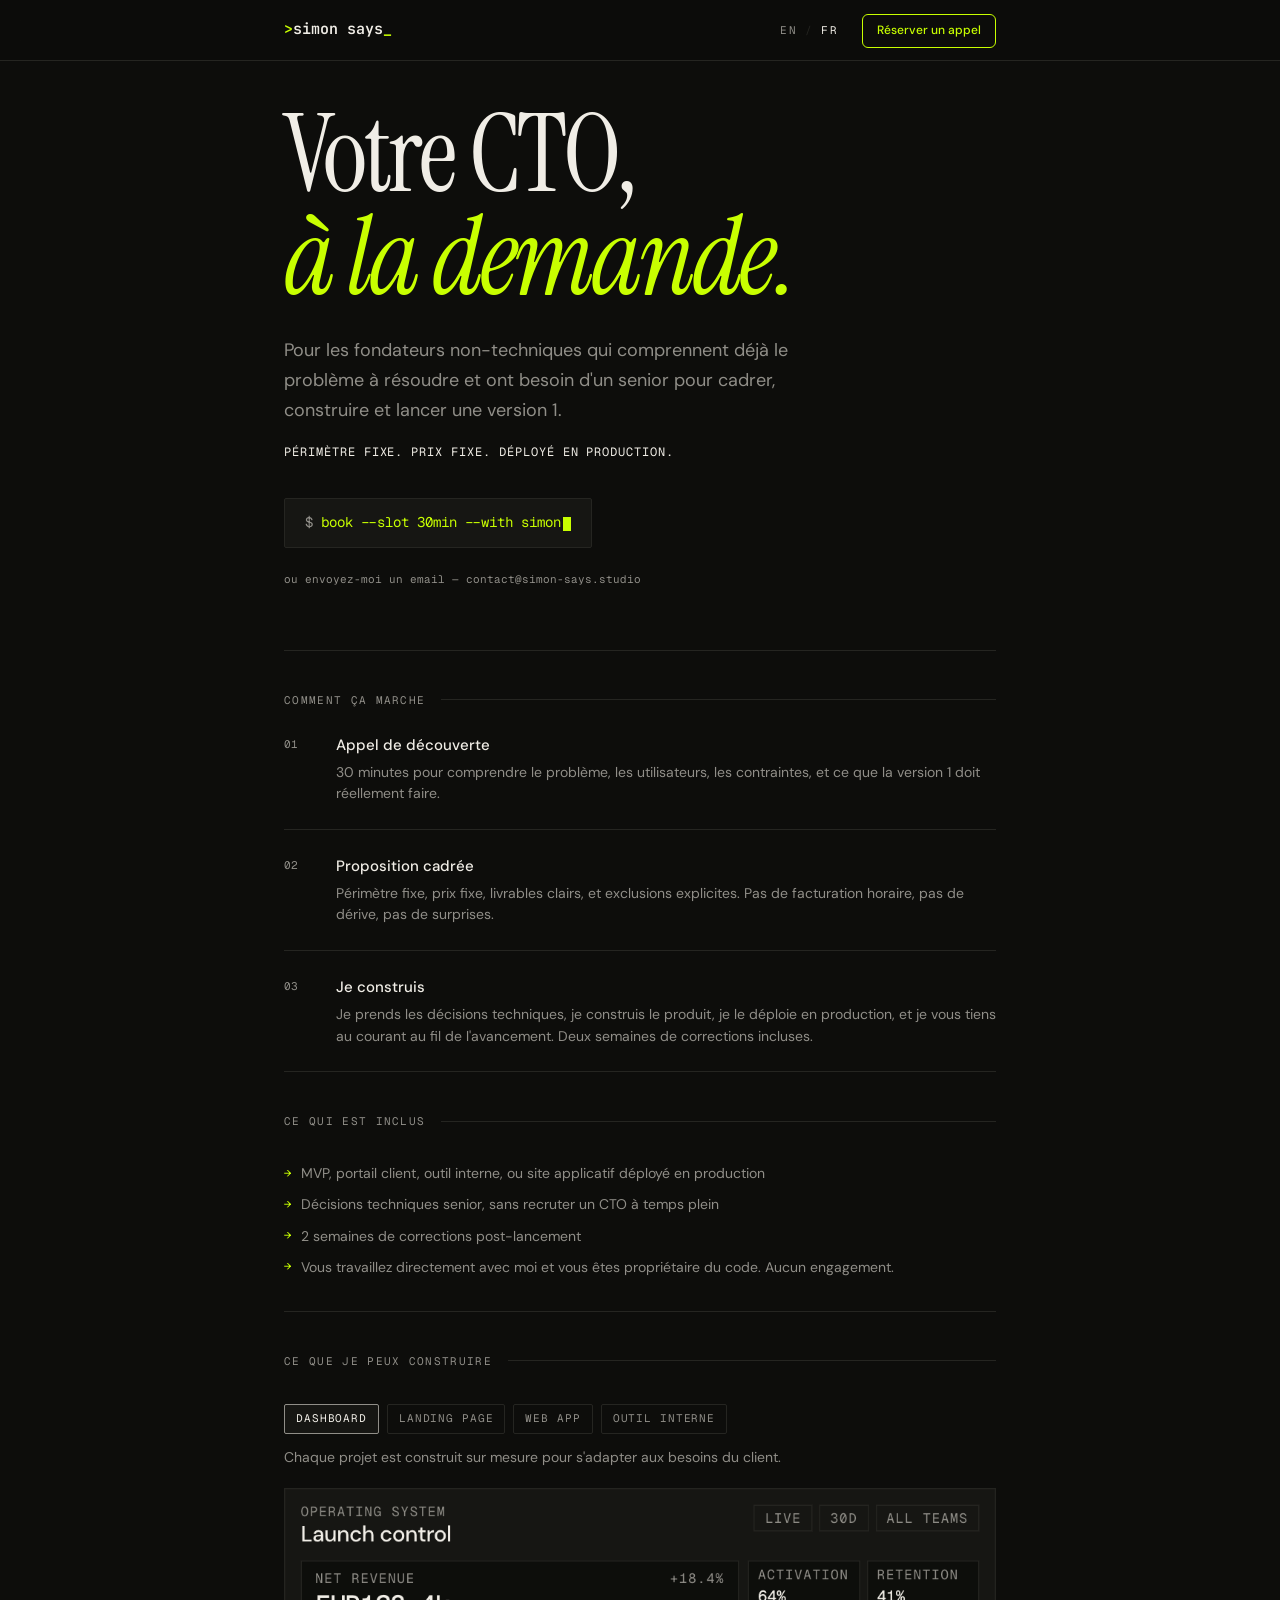
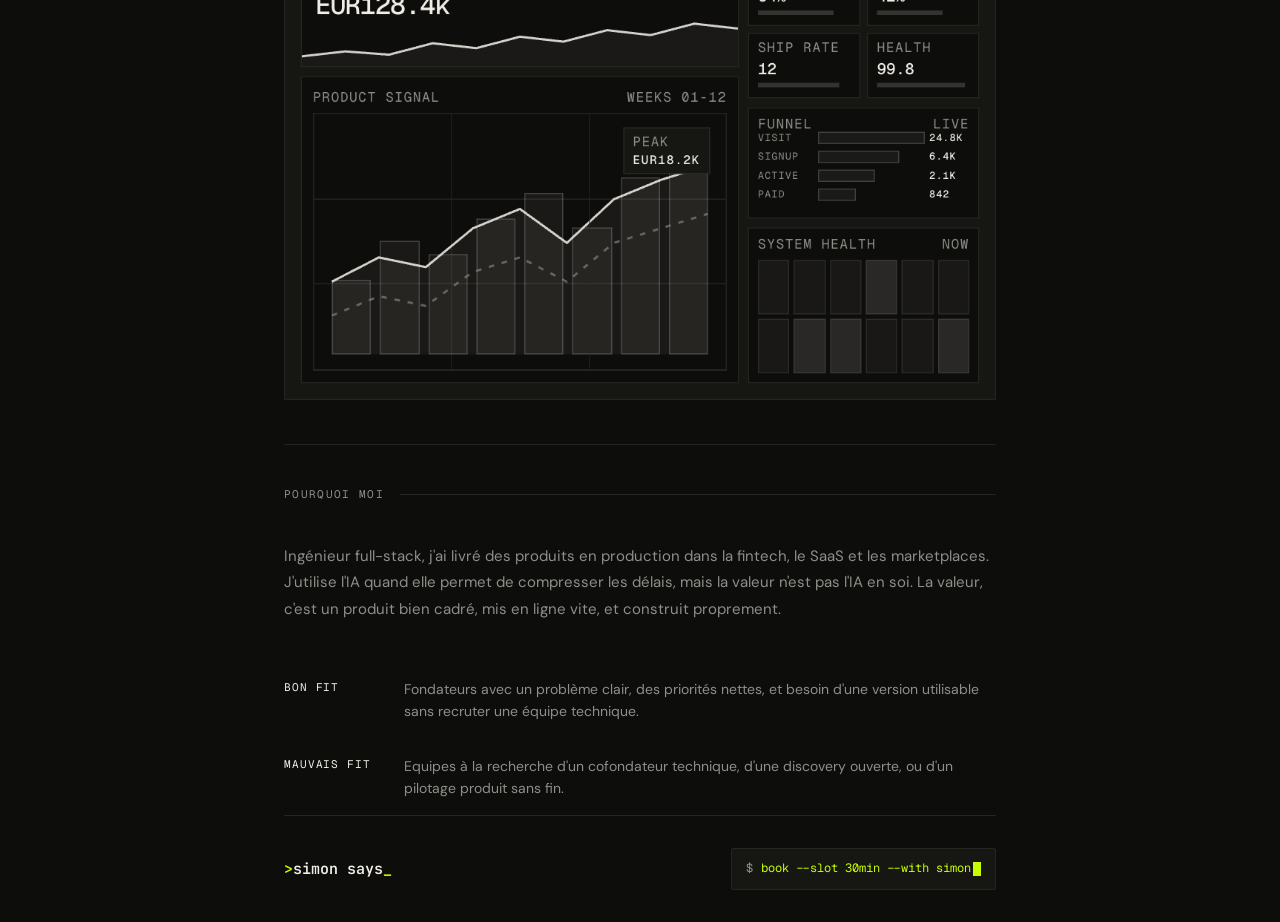
==== commit 7f3178df: "add specimens carrousel" ====
--- a/index.html
+++ b/index.html
@@ -96,6 +96,44 @@
       </ul>
     </div>
 
+    <h2 class="section-label">Ce que je peux construire</h2>
+
+    <div class="specimens" data-specimens aria-label="Exemples stylisés d'interfaces possibles">
+      <div class="specimen-tabs" role="group" aria-label="Types d'interfaces">
+        <button class="specimen-tab" type="button" id="specimen-dashboard-tab" aria-pressed="true" aria-controls="specimen-dashboard" data-specimen-target="specimen-dashboard">Dashboard</button>
+        <button class="specimen-tab" type="button" id="specimen-landing-tab" aria-pressed="false" aria-controls="specimen-landing" data-specimen-target="specimen-landing">Landing page</button>
+        <button class="specimen-tab" type="button" id="specimen-web-app-tab" aria-pressed="false" aria-controls="specimen-web-app" data-specimen-target="specimen-web-app">Web app</button>
+        <button class="specimen-tab" type="button" id="specimen-internal-tool-tab" aria-pressed="false" aria-controls="specimen-internal-tool" data-specimen-target="specimen-internal-tool">Outil interne</button>
+      </div>
+      <p class="specimen-note">Chaque projet est construit sur mesure pour s'adapter aux besoins du client.</p>
+
+      <div class="specimen-stage">
+        <article class="specimen" id="specimen-dashboard" aria-labelledby="specimen-dashboard-tab">
+          <figure class="specimen-frame">
+            <img src="assets/specimens/dashboard.png" width="960" height="690" alt="Exemple stylisé et abstrait de dashboard produit">
+          </figure>
+        </article>
+
+        <article class="specimen" id="specimen-landing" aria-labelledby="specimen-landing-tab" hidden>
+          <figure class="specimen-frame">
+            <img src="assets/specimens/landing.png" width="960" height="690" alt="Exemple stylisé et abstrait de page de lancement">
+          </figure>
+        </article>
+
+        <article class="specimen" id="specimen-web-app" aria-labelledby="specimen-web-app-tab" hidden>
+          <figure class="specimen-frame">
+            <img src="assets/specimens/web-app.png" width="960" height="690" alt="Exemple stylisé et abstrait de web app">
+          </figure>
+        </article>
+
+        <article class="specimen" id="specimen-internal-tool" aria-labelledby="specimen-internal-tool-tab" hidden>
+          <figure class="specimen-frame">
+            <img src="assets/specimens/internal-tool.png" width="960" height="690" alt="Exemple stylisé et abstrait d'outil interne">
+          </figure>
+        </article>
+      </div>
+    </div>
+
     <h2 class="section-label">Pourquoi moi</h2>
 
     <div class="about">
@@ -123,5 +161,6 @@
       </a>
     </footer>
   </main>
+  <script src="site.js"></script>
 </body>
 </html>
--- a/styles.css
+++ b/styles.css
@@ -319,6 +319,78 @@
   flex-shrink: 0;
 }
 
+.specimens {
+  padding: 34px 0 44px;
+  border-bottom: 1px solid var(--border);
+}
+
+.specimen-tabs {
+  display: flex;
+  flex-wrap: wrap;
+  gap: 8px;
+  margin-bottom: 18px;
+}
+
+.specimen-tab {
+  appearance: none;
+  height: 30px;
+  padding: 0 11px;
+  border: 1px solid var(--border);
+  border-radius: 2px;
+  background: transparent;
+  color: var(--muted);
+  font-family: var(--font-mono);
+  font-size: 11px;
+  font-weight: 400;
+  line-height: 1;
+  letter-spacing: 0.08em;
+  text-transform: uppercase;
+  text-decoration: none;
+  cursor: pointer;
+  transition: border-color 150ms ease, color 150ms ease, background 150ms ease;
+}
+
+.specimen-note {
+  max-width: 560px;
+  margin: -6px 0 20px;
+  color: var(--muted);
+  font-size: 14px;
+  line-height: 1.6;
+}
+
+.specimen-tab:hover,
+.specimen-tab[aria-pressed='true'] {
+  border-color: var(--muted);
+  color: var(--text);
+  background: var(--surface);
+}
+
+.specimen-tab:focus-visible {
+  outline: 2px solid var(--text);
+  outline-offset: 3px;
+}
+
+.specimen {
+  min-width: 0;
+}
+
+.specimen-frame {
+  position: relative;
+  aspect-ratio: 960 / 690;
+  overflow: hidden;
+}
+
+.specimen-frame::before {
+  content: none;
+}
+
+.specimen-frame img {
+  display: block;
+  width: 100%;
+  height: 100%;
+  object-fit: contain;
+}
+
 .about {
   padding: 40px 0;
 }
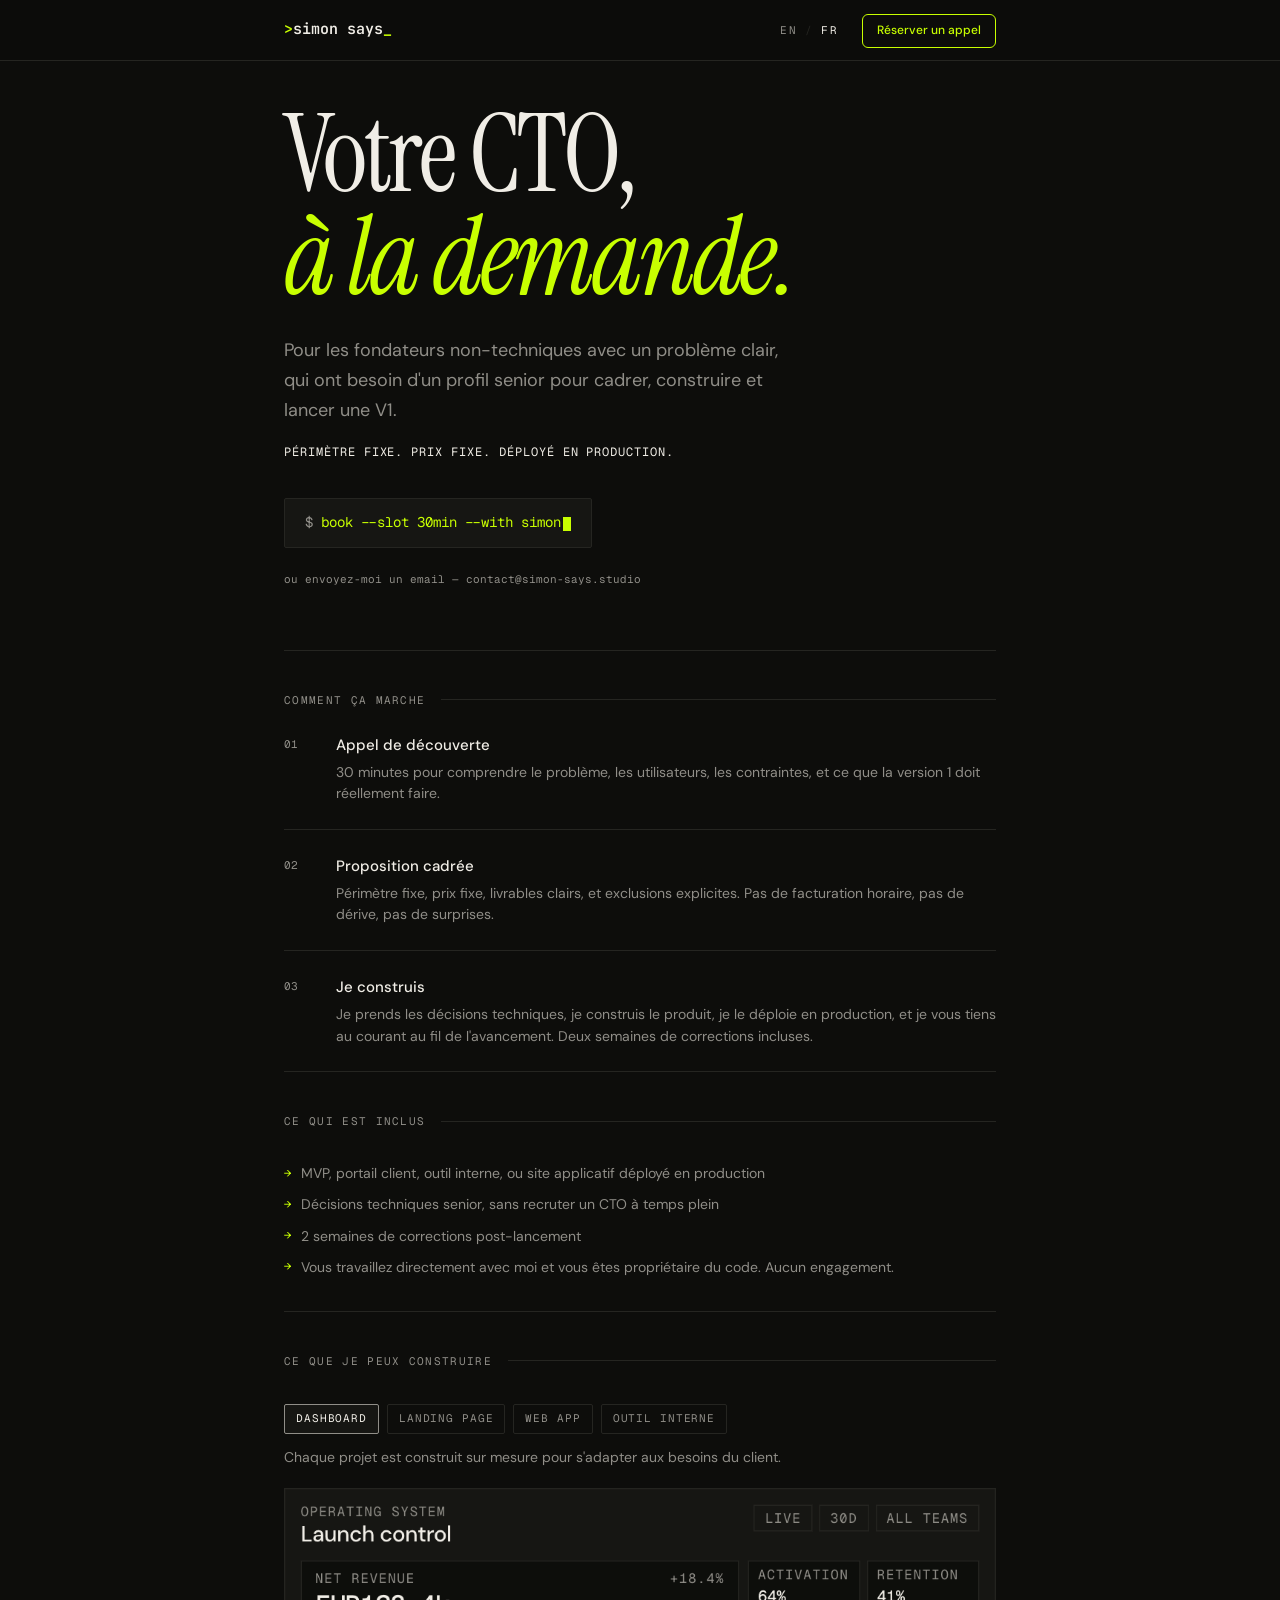
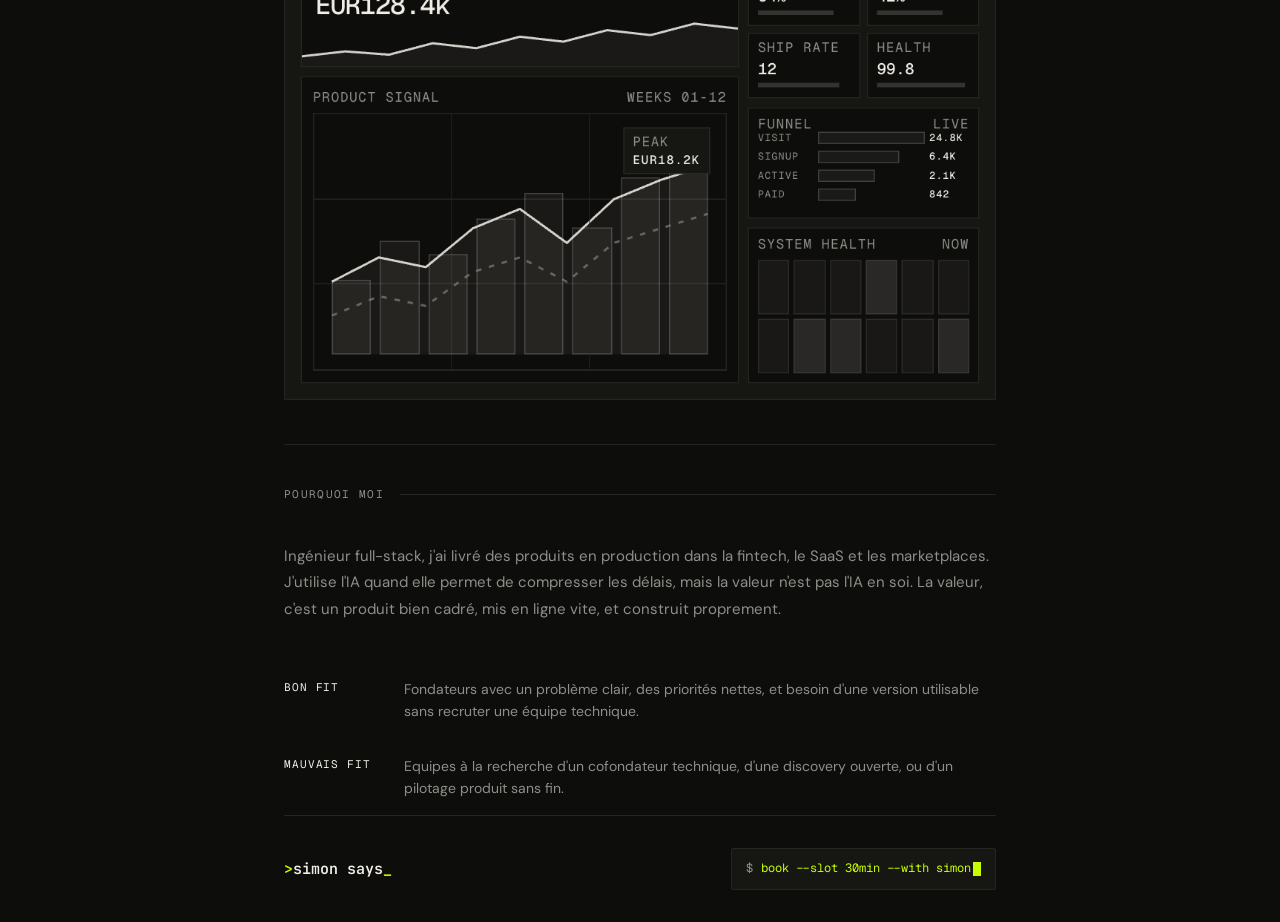
==== commit e0e50bc4: "better text" ====
--- a/index.html
+++ b/index.html
@@ -47,7 +47,7 @@
       <h1 class="hero-title">Votre CTO,<em>à la demande.</em></h1>
 
       <p class="hero-sub">
-        Pour les fondateurs non-techniques qui comprennent déjà le problème à résoudre et ont besoin d'un senior pour cadrer, construire et lancer une version 1.
+        Pour les fondateurs non-techniques avec un problème clair, qui ont besoin d'un profil senior pour cadrer, construire et lancer une V1.
       </p>
       <p class="hero-meta">Périmètre fixe. Prix fixe. Déployé en production.</p>
 
